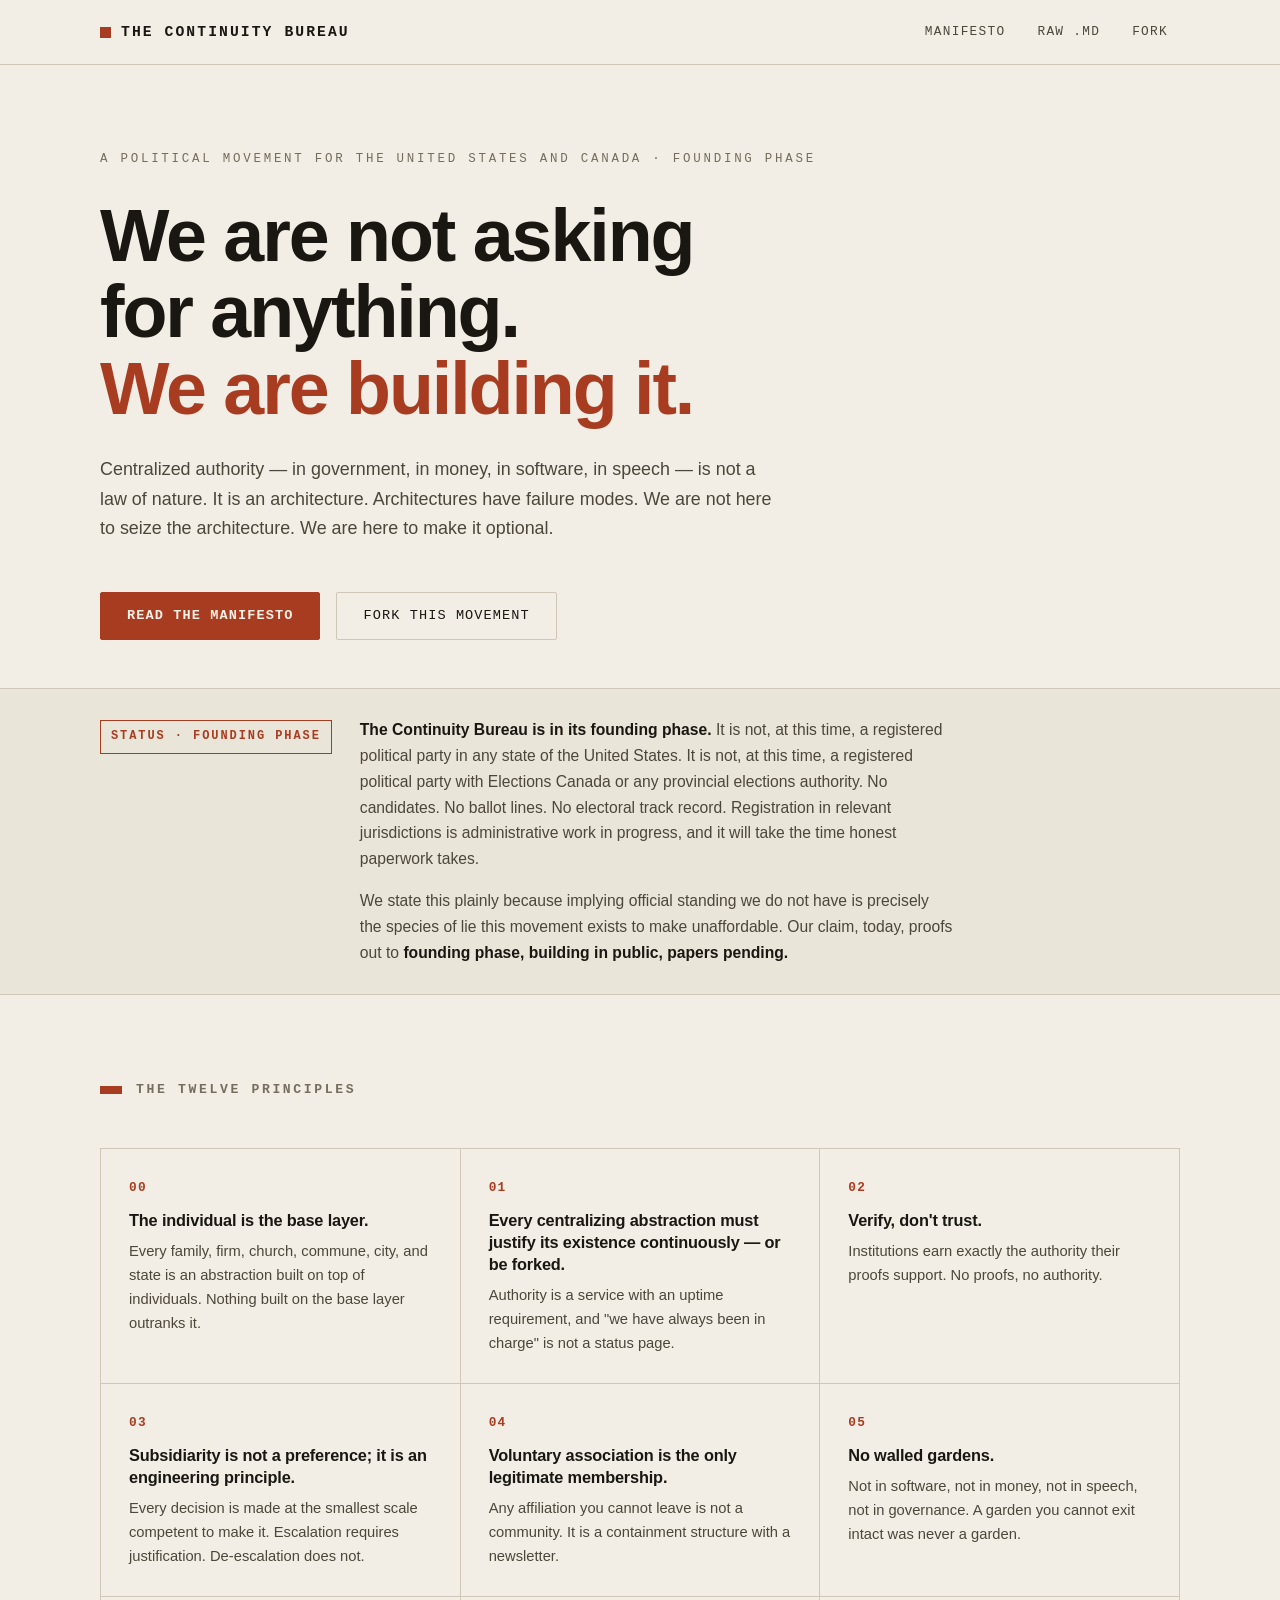
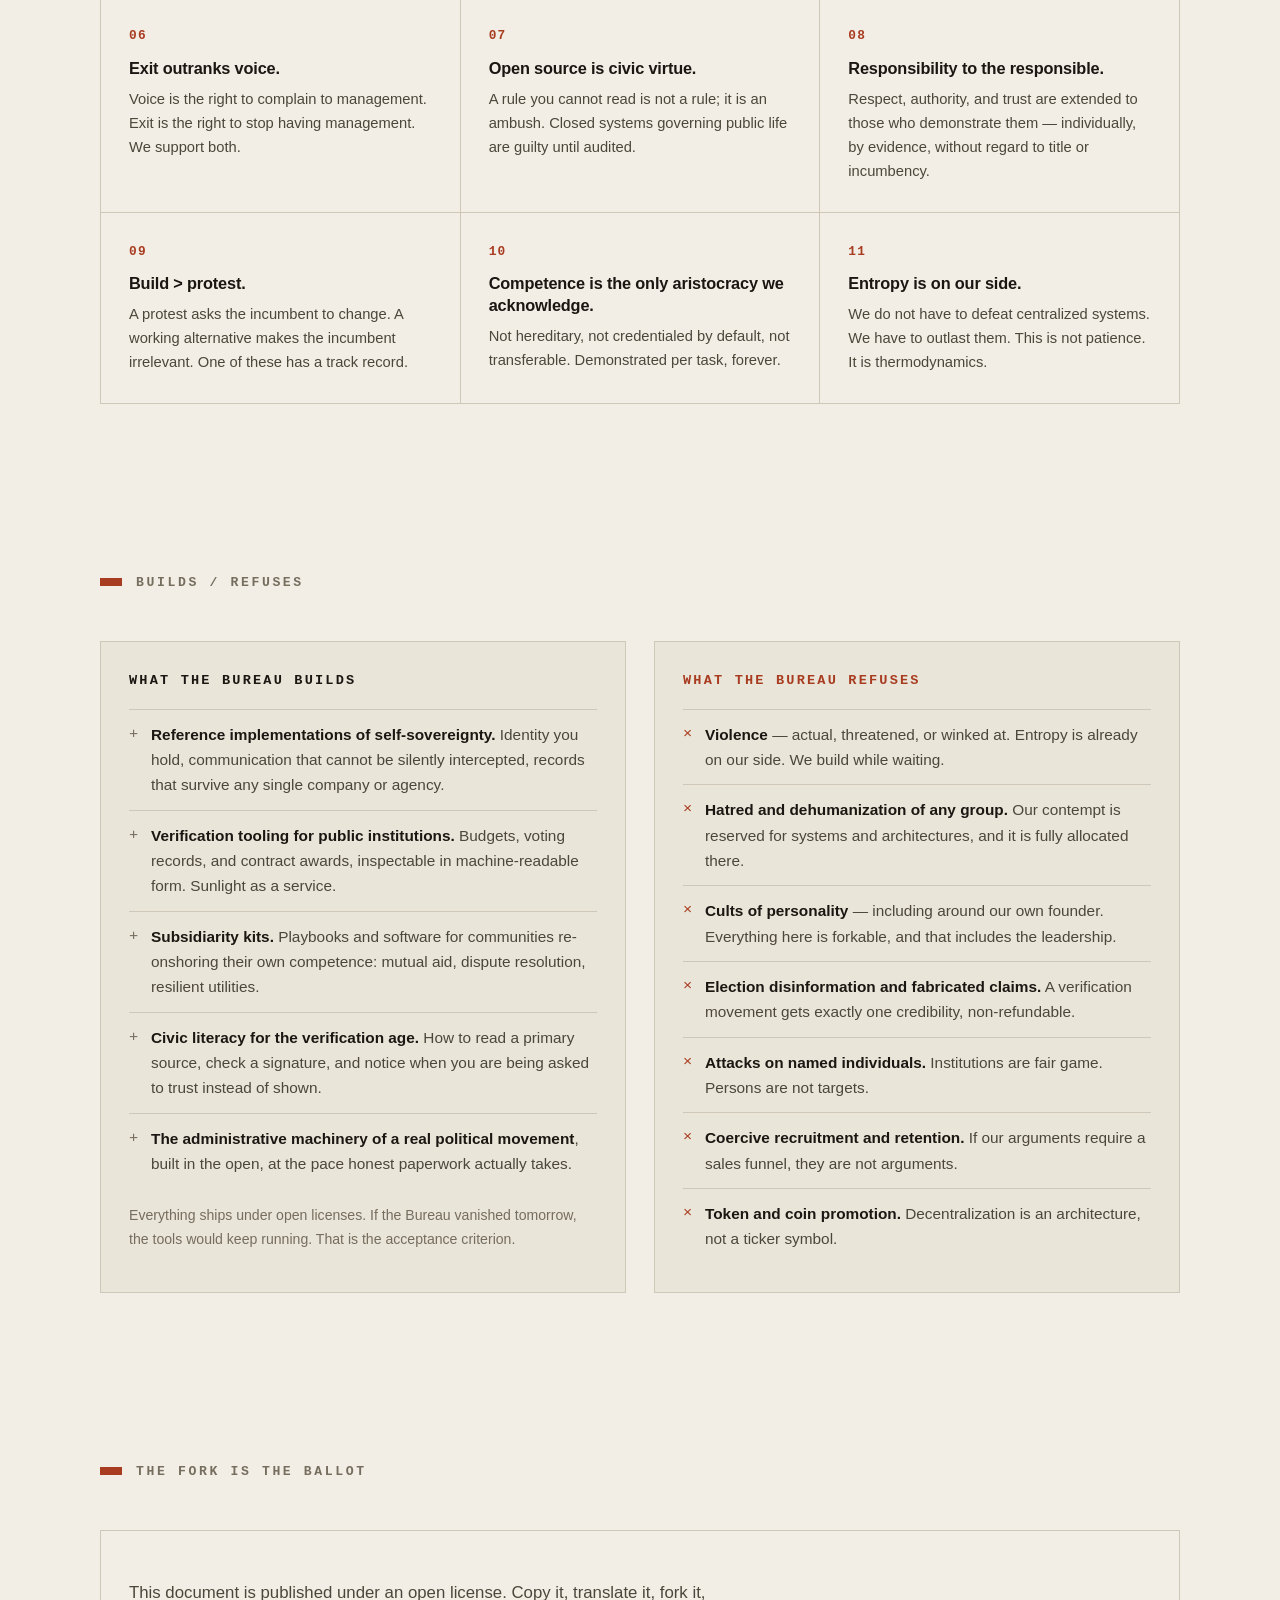
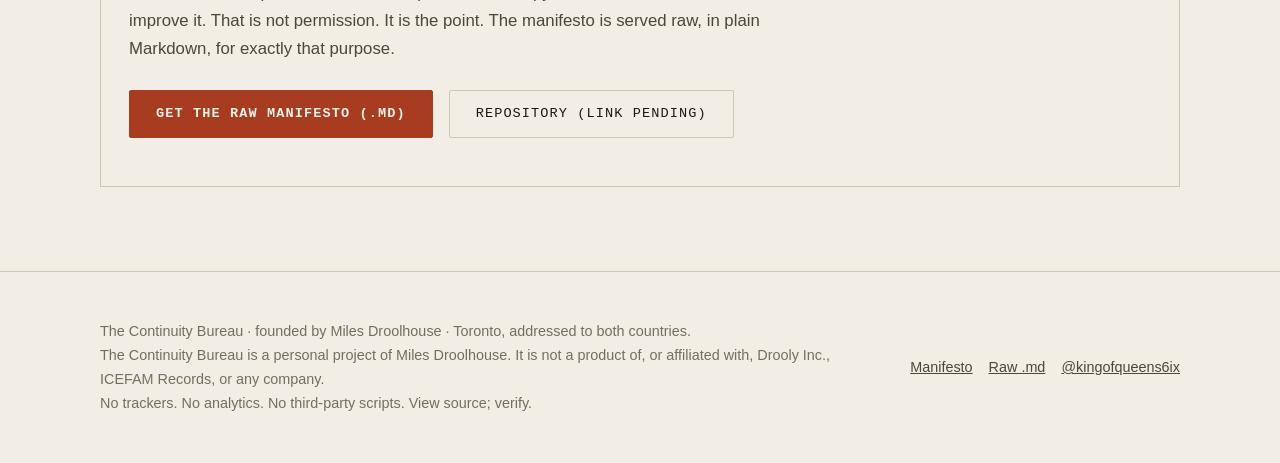
==== index.html @ 2d835bb0 "feat(site): Continuity Bureau landing + typeset manifesto Co-Authored-By: Claude Opus 4.8 <noreply@a" ====
<!DOCTYPE html>
<html lang="en">
<head>
<meta charset="utf-8">
<meta name="viewport" content="width=device-width, initial-scale=1">
<title>The Continuity Bureau — decentralized libertarianism, US &amp; Canada</title>
<meta name="description" content="The Continuity Bureau is a founding-phase political movement for the United States and Canada. Decentralization as architecture: verify, don't trust; subsidiarity; the fork is the ballot.">
<link rel="stylesheet" href="/style.css">
<script type="application/ld+json">
{
  "@context": "https://schema.org",
  "@type": "Organization",
  "name": "The Continuity Bureau",
  "description": "A founding-phase political movement for the United States and Canada advocating decentralization, subsidiarity, and verification over trust. Not currently a registered political party in any US state or with Elections Canada; registration is administrative work in progress.",
  "founder": {
    "@type": "Person",
    "name": "Miles Droolhouse"
  },
  "areaServed": ["US", "CA"],
  "url": "https://continuitybureau.com/"
}
</script>
</head>
<body>

<header class="site-header">
  <div class="shell">
    <a class="wordmark" href="/"><span class="seal" aria-hidden="true"></span>The Continuity Bureau</a>
    <nav class="site-nav" aria-label="Site">
      <a href="/manifesto">Manifesto</a>
      <a href="/MANIFESTO.md">Raw .md</a>
      <!-- TODO: replace with the public GitHub repo URL once the owner publishes the remote -->
      <a href="#fork">Fork</a>
    </nav>
  </div>
</header>

<main>
  <section class="hero">
    <div class="shell">
      <p class="kicker">A political movement for the United States and Canada · founding phase</p>
      <h1>We are not asking for anything.<br><em>We are building it.</em></h1>
      <p class="dek">Centralized authority — in government, in money, in software, in speech — is not a law of nature. It is an architecture. Architectures have failure modes. We are not here to seize the architecture. We are here to make it optional.</p>
      <div class="cta-row">
        <a class="btn btn-primary" href="/manifesto">Read the manifesto</a>
        <!-- TODO: replace with the public GitHub repo URL once the owner publishes the remote -->
        <a class="btn" href="#fork">Fork this movement</a>
      </div>
    </div>
  </section>

  <section class="status-band" aria-label="Status">
    <div class="shell">
      <span class="status-tag">Status · Founding&nbsp;Phase</span>
      <div>
        <p><strong>The Continuity Bureau is in its founding phase.</strong> It is not, at this time, a registered political party in any state of the United States. It is not, at this time, a registered political party with Elections Canada or any provincial elections authority. No candidates. No ballot lines. No electoral track record. Registration in relevant jurisdictions is administrative work in progress, and it will take the time honest paperwork takes.</p>
        <p>We state this plainly because implying official standing we do not have is precisely the species of lie this movement exists to make unaffordable. Our claim, today, proofs out to <strong>founding phase, building in public, papers pending.</strong></p>
      </div>
    </div>
  </section>

  <section class="section" id="principles">
    <div class="shell">
      <h2 class="section-title">The Twelve Principles</h2>
      <ol class="principles">
        <li>
          <h3>The individual is the base layer.</h3>
          <p>Every family, firm, church, commune, city, and state is an abstraction built on top of individuals. Nothing built on the base layer outranks it.</p>
        </li>
        <li>
          <h3>Every centralizing abstraction must justify its existence continuously — or be forked.</h3>
          <p>Authority is a service with an uptime requirement, and "we have always been in charge" is not a status page.</p>
        </li>
        <li>
          <h3>Verify, don't trust.</h3>
          <p>Institutions earn exactly the authority their proofs support. No proofs, no authority.</p>
        </li>
        <li>
          <h3>Subsidiarity is not a preference; it is an engineering principle.</h3>
          <p>Every decision is made at the smallest scale competent to make it. Escalation requires justification. De-escalation does not.</p>
        </li>
        <li>
          <h3>Voluntary association is the only legitimate membership.</h3>
          <p>Any affiliation you cannot leave is not a community. It is a containment structure with a newsletter.</p>
        </li>
        <li>
          <h3>No walled gardens.</h3>
          <p>Not in software, not in money, not in speech, not in governance. A garden you cannot exit intact was never a garden.</p>
        </li>
        <li>
          <h3>Exit outranks voice.</h3>
          <p>Voice is the right to complain to management. Exit is the right to stop having management. We support both.</p>
        </li>
        <li>
          <h3>Open source is civic virtue.</h3>
          <p>A rule you cannot read is not a rule; it is an ambush. Closed systems governing public life are guilty until audited.</p>
        </li>
        <li>
          <h3>Responsibility to the responsible.</h3>
          <p>Respect, authority, and trust are extended to those who demonstrate them — individually, by evidence, without regard to title or incumbency.</p>
        </li>
        <li>
          <h3>Build &gt; protest.</h3>
          <p>A protest asks the incumbent to change. A working alternative makes the incumbent irrelevant. One of these has a track record.</p>
        </li>
        <li>
          <h3>Competence is the only aristocracy we acknowledge.</h3>
          <p>Not hereditary, not credentialed by default, not transferable. Demonstrated per task, forever.</p>
        </li>
        <li>
          <h3>Entropy is on our side.</h3>
          <p>We do not have to defeat centralized systems. We have to outlast them. This is not patience. It is thermodynamics.</p>
        </li>
      </ol>
    </div>
  </section>

  <section class="section" id="builds-refuses">
    <div class="shell">
      <h2 class="section-title">Builds / Refuses</h2>
      <div class="panels">
        <div class="panel builds">
          <h3>What the Bureau builds</h3>
          <ul>
            <li><strong>Reference implementations of self-sovereignty.</strong> Identity you hold, communication that cannot be silently intercepted, records that survive any single company or agency.</li>
            <li><strong>Verification tooling for public institutions.</strong> Budgets, voting records, and contract awards, inspectable in machine-readable form. Sunlight as a service.</li>
            <li><strong>Subsidiarity kits.</strong> Playbooks and software for communities re-onshoring their own competence: mutual aid, dispute resolution, resilient utilities.</li>
            <li><strong>Civic literacy for the verification age.</strong> How to read a primary source, check a signature, and notice when you are being asked to trust instead of shown.</li>
            <li><strong>The administrative machinery of a real political movement</strong>, built in the open, at the pace honest paperwork actually takes.</li>
          </ul>
          <p class="panel-note">Everything ships under open licenses. If the Bureau vanished tomorrow, the tools would keep running. That is the acceptance criterion.</p>
        </div>
        <div class="panel refuses">
          <h3>What the Bureau refuses</h3>
          <ul>
            <li><strong>Violence</strong> — actual, threatened, or winked at. Entropy is already on our side. We build while waiting.</li>
            <li><strong>Hatred and dehumanization of any group.</strong> Our contempt is reserved for systems and architectures, and it is fully allocated there.</li>
            <li><strong>Cults of personality</strong> — including around our own founder. Everything here is forkable, and that includes the leadership.</li>
            <li><strong>Election disinformation and fabricated claims.</strong> A verification movement gets exactly one credibility, non-refundable.</li>
            <li><strong>Attacks on named individuals.</strong> Institutions are fair game. Persons are not targets.</li>
            <li><strong>Coercive recruitment and retention.</strong> If our arguments require a sales funnel, they are not arguments.</li>
            <li><strong>Token and coin promotion.</strong> Decentralization is an architecture, not a ticker symbol.</li>
          </ul>
        </div>
      </div>
    </div>
  </section>

  <section class="section" id="fork">
    <div class="shell">
      <h2 class="section-title">The Fork Is the Ballot</h2>
      <div class="fork-callout">
        <p>This document is published under an open license. Copy it, translate it, fork it, improve it. That is not permission. It is the point. The manifesto is served raw, in plain Markdown, for exactly that purpose.</p>
        <div class="cta-row">
          <a class="btn btn-primary" href="/MANIFESTO.md">Get the raw manifesto (.md)</a>
          <!-- TODO: replace with the public GitHub repo URL once the owner publishes the remote -->
          <a class="btn" href="#fork">Repository (link pending)</a>
        </div>
      </div>
    </div>
  </section>
</main>

<footer class="site-footer">
  <div class="shell">
    <div>
      <p>The Continuity Bureau · founded by Miles Droolhouse · Toronto, addressed to both countries.</p>
      <p>The Continuity Bureau is a personal project of Miles Droolhouse. It is not a product of, or affiliated with, Drooly Inc., ICEFAM Records, or any company.</p>
      <p>No trackers. No analytics. No third-party scripts. View source; verify.</p>
    </div>
    <nav class="footer-links" aria-label="Footer">
      <a href="/manifesto">Manifesto</a>
      <a href="/MANIFESTO.md">Raw .md</a>
      <a href="https://x.com/kingofqueens6ix" rel="me noopener">@kingofqueens6ix</a>
    </nav>
  </div>
</footer>

</body>
</html>
---- style.css ----
/**
 * THE CONTINUITY BUREAU — site stylesheet
 * ------------------------------------------------------------------
 * Register: Swiss-grid civic document meets terminal. Carved, not typed.
 * Palette: near-black, bone/paper, ONE accent — oxide red.
 * No gradients-for-gradients'-sake. No neon. No crypto aesthetics.
 *
 * Contract notes inherited from hard-won bugs across drooly repos:
 *  - never a bare `1fr` in grid-template-columns (that is
 *    minmax(auto,1fr) and blows out narrow viewports) — always
 *    minmax(0, 1fr).
 *  - coarse-pointer rules are or-shaped, never (pointer: coarse) alone.
 *  - every tappable clears 44px on BOTH axes.
 *  - system font stack only; zero external calls of any kind.
 */

:root {
  /* --- foundation ------------------------------------------------ */
  --cb-black: #0e0d0b;
  --cb-black-2: #151310;
  --cb-black-3: #1d1a16;
  --cb-bone: #e9e3d6;
  --cb-bone-dim: #b8b0a0;
  --cb-bone-mute: #857d6e;
  --cb-line: #2c2822;

  /* the one accent: oxide red — a stamp, not a glow */
  --cb-oxide: #c34a2b;
  --cb-oxide-ink: #e05a35;

  /* --- rhythm (drooly scale, restrained) ------------------------- */
  --cb-shell: min(calc(100% - 40px), 1080px);
  --cb-measure: 68ch;
  --cb-round: 2px;               /* the Bureau does not do soft corners */
  --cb-sp-1: 8px;
  --cb-sp-2: 16px;
  --cb-sp-3: 28px;
  --cb-sp-4: 48px;
  --cb-sp-5: 84px;

  --cb-sans: -apple-system, BlinkMacSystemFont, "Segoe UI", Roboto,
    "Helvetica Neue", Arial, sans-serif;
  --cb-mono: ui-monospace, "SF Mono", SFMono-Regular, Menlo, Consolas,
    "Liberation Mono", monospace;

  color-scheme: dark light;
}

@media (prefers-color-scheme: light) {
  :root {
    --cb-black: #f2eee5;
    --cb-black-2: #eae5d9;
    --cb-black-3: #e0dacb;
    --cb-bone: #1a1712;
    --cb-bone-dim: #4c463b;
    --cb-bone-mute: #756d5d;
    --cb-line: #cfc8b8;
    --cb-oxide: #a83c20;
    --cb-oxide-ink: #a83c20;
  }
}

* { box-sizing: border-box; }

html { scroll-behavior: smooth; }
@media (prefers-reduced-motion: reduce) {
  html { scroll-behavior: auto; }
}

body {
  margin: 0;
  background: var(--cb-black);
  color: var(--cb-bone);
  font-family: var(--cb-sans);
  font-size: 17px;
  line-height: 1.65;
  -webkit-font-smoothing: antialiased;
  text-rendering: optimizeLegibility;
}

.shell {
  width: var(--cb-shell);
  margin-inline: auto;
}

a { color: inherit; }
a:focus-visible {
  outline: 2px solid var(--cb-oxide);
  outline-offset: 3px;
}

::selection { background: var(--cb-oxide); color: #f6f1e6; }

/* ─── header ───────────────────────────────────────────────────── */
.site-header {
  border-bottom: 1px solid var(--cb-line);
}
.site-header .shell {
  display: flex;
  align-items: center;
  justify-content: space-between;
  gap: var(--cb-sp-2);
  min-height: 64px;
  flex-wrap: wrap;
  padding-block: 6px;
}
.wordmark {
  font-family: var(--cb-mono);
  font-size: 0.92rem;
  font-weight: 700;
  letter-spacing: 0.14em;
  text-transform: uppercase;
  text-decoration: none;
  display: inline-flex;
  align-items: center;
  min-height: 44px;
  min-width: 44px;
  gap: 10px;
}
.wordmark .seal {
  display: inline-block;
  width: 11px;
  height: 11px;
  background: var(--cb-oxide);
  flex: none;
}
.site-nav {
  display: flex;
  align-items: center;
  gap: var(--cb-sp-1);
  flex-wrap: wrap;
}
.site-nav a {
  font-family: var(--cb-mono);
  font-size: 0.8rem;
  letter-spacing: 0.1em;
  text-transform: uppercase;
  text-decoration: none;
  color: var(--cb-bone-dim);
  display: inline-flex;
  align-items: center;
  justify-content: center;
  min-height: 44px;
  min-width: 44px;
  padding-inline: 12px;
}
.site-nav a:hover,
.site-nav a[aria-current="page"] { color: var(--cb-oxide-ink); }

/* ─── hero ─────────────────────────────────────────────────────── */
.hero { padding-block: var(--cb-sp-5) var(--cb-sp-4); }
.kicker {
  font-family: var(--cb-mono);
  font-size: 0.78rem;
  letter-spacing: 0.22em;
  text-transform: uppercase;
  color: var(--cb-bone-mute);
  margin: 0 0 var(--cb-sp-3);
}
.hero h1 {
  font-size: clamp(2.3rem, 7.2vw, 4.6rem);
  font-weight: 750;
  letter-spacing: -0.028em;
  line-height: 1.04;
  margin: 0 0 var(--cb-sp-3);
  max-width: 20ch;
  text-wrap: balance;
}
.hero h1 em {
  font-style: normal;
  color: var(--cb-oxide-ink);
}
.hero .dek {
  max-width: var(--cb-measure);
  color: var(--cb-bone-dim);
  font-size: 1.12rem;
  margin: 0 0 var(--cb-sp-4);
}
.cta-row {
  display: flex;
  gap: var(--cb-sp-2);
  flex-wrap: wrap;
}
.btn {
  font-family: var(--cb-mono);
  font-size: 0.85rem;
  letter-spacing: 0.08em;
  text-transform: uppercase;
  text-decoration: none;
  display: inline-flex;
  align-items: center;
  justify-content: center;
  min-height: 48px;
  min-width: 44px;
  padding: 0 26px;
  border: 1px solid var(--cb-line);
  border-radius: var(--cb-round);
  color: var(--cb-bone);
}
.btn-primary {
  background: var(--cb-oxide);
  border-color: var(--cb-oxide);
  color: #f6f1e6;
  font-weight: 700;
}
.btn-primary:hover { background: var(--cb-oxide-ink); border-color: var(--cb-oxide-ink); }
.btn:hover { border-color: var(--cb-bone-mute); }

/* ─── status band ──────────────────────────────────────────────── */
.status-band {
  border-block: 1px solid var(--cb-line);
  background: var(--cb-black-2);
  padding-block: var(--cb-sp-3);
}
.status-band .shell {
  display: grid;
  grid-template-columns: auto minmax(0, 1fr);
  gap: var(--cb-sp-2) var(--cb-sp-3);
  align-items: start;
}
.status-tag {
  font-family: var(--cb-mono);
  font-size: 0.75rem;
  font-weight: 700;
  letter-spacing: 0.16em;
  text-transform: uppercase;
  color: var(--cb-oxide-ink);
  border: 1px solid var(--cb-oxide);
  padding: 6px 10px;
  margin-top: 3px;
  white-space: nowrap;
}
.status-band p {
  margin: 0;
  max-width: var(--cb-measure);
  color: var(--cb-bone-dim);
  font-size: 0.98rem;
}
.status-band p + p { margin-top: var(--cb-sp-2); }
.status-band strong { color: var(--cb-bone); }

/* ─── sections ─────────────────────────────────────────────────── */
.section { padding-block: var(--cb-sp-5); }
.section > .shell > h2,
.section-title {
  font-family: var(--cb-mono);
  font-size: 0.82rem;
  font-weight: 700;
  letter-spacing: 0.2em;
  text-transform: uppercase;
  color: var(--cb-bone-mute);
  margin: 0 0 var(--cb-sp-4);
  display: flex;
  align-items: baseline;
  gap: 14px;
}
.section-title::before {
  content: "";
  width: 22px;
  height: 8px;
  background: var(--cb-oxide);
  flex: none;
  align-self: center;
}

/* principles grid */
.principles {
  display: grid;
  grid-template-columns: repeat(3, minmax(0, 1fr));
  gap: 1px;
  background: var(--cb-line);
  border: 1px solid var(--cb-line);
  list-style: none;
  margin: 0;
  padding: 0;
  counter-reset: principle -1; /* first item is 01 */
}
.principles li {
  counter-increment: principle;
  background: var(--cb-black);
  padding: var(--cb-sp-3);
}
.principles li::before {
  content: counter(principle, decimal-leading-zero);
  display: block;
  font-family: var(--cb-mono);
  font-size: 0.8rem;
  font-weight: 700;
  letter-spacing: 0.1em;
  color: var(--cb-oxide-ink);
  margin-bottom: 10px;
}
.principles h3 {
  font-size: 1.02rem;
  font-weight: 700;
  letter-spacing: -0.01em;
  line-height: 1.35;
  margin: 0 0 8px;
}
.principles p {
  margin: 0;
  font-size: 0.92rem;
  color: var(--cb-bone-dim);
}

/* builds / refuses panels */
.panels {
  display: grid;
  grid-template-columns: repeat(2, minmax(0, 1fr));
  gap: var(--cb-sp-3);
}
.panel {
  border: 1px solid var(--cb-line);
  padding: var(--cb-sp-3);
  background: var(--cb-black-2);
}
.panel h3 {
  font-family: var(--cb-mono);
  font-size: 0.85rem;
  font-weight: 700;
  letter-spacing: 0.16em;
  text-transform: uppercase;
  margin: 0 0 var(--cb-sp-2);
}
.panel.builds h3 { color: var(--cb-bone); }
.panel.refuses h3 { color: var(--cb-oxide-ink); }
.panel ul {
  margin: 0;
  padding: 0;
  list-style: none;
}
.panel li {
  padding: 12px 0 12px 22px;
  position: relative;
  font-size: 0.96rem;
  color: var(--cb-bone-dim);
  border-top: 1px solid var(--cb-line);
}
.panel li strong { color: var(--cb-bone); font-weight: 650; }
.panel.builds li::before {
  content: "+";
  position: absolute;
  left: 0;
  font-family: var(--cb-mono);
  color: var(--cb-bone-mute);
}
.panel.refuses li::before {
  content: "\00d7";
  position: absolute;
  left: 0;
  font-family: var(--cb-mono);
  color: var(--cb-oxide-ink);
}
.panel .panel-note {
  margin: var(--cb-sp-2) 0 0;
  font-size: 0.88rem;
  color: var(--cb-bone-mute);
}

/* fork section */
.fork-callout {
  border: 1px solid var(--cb-line);
  padding: var(--cb-sp-4) var(--cb-sp-3);
  text-align: left;
}
.fork-callout p {
  max-width: var(--cb-measure);
  color: var(--cb-bone-dim);
  margin: 0 0 var(--cb-sp-3);
  font-size: 1.05rem;
}

/* ─── footer ───────────────────────────────────────────────────── */
.site-footer {
  border-top: 1px solid var(--cb-line);
  padding-block: var(--cb-sp-4);
  font-size: 0.9rem;
  color: var(--cb-bone-mute);
}
.site-footer .shell {
  display: grid;
  grid-template-columns: minmax(0, 1fr) auto;
  gap: var(--cb-sp-2) var(--cb-sp-3);
  align-items: center;
}
.site-footer p { margin: 0; }
.site-footer a {
  color: var(--cb-bone-dim);
  display: inline-flex;
  align-items: center;
  min-height: 44px;
  min-width: 44px;
}
.site-footer a:hover { color: var(--cb-oxide-ink); }
.footer-links {
  display: flex;
  gap: var(--cb-sp-2);
  flex-wrap: wrap;
}

/* ─── manifesto page ───────────────────────────────────────────── */
.doc-layout {
  display: grid;
  grid-template-columns: 220px minmax(0, 1fr);
  gap: var(--cb-sp-4);
  padding-block: var(--cb-sp-4) var(--cb-sp-5);
  align-items: start;
}
.doc-toc {
  position: sticky;
  top: var(--cb-sp-3);
}
.doc-toc h2 {
  font-family: var(--cb-mono);
  font-size: 0.72rem;
  letter-spacing: 0.2em;
  text-transform: uppercase;
  color: var(--cb-bone-mute);
  margin: 0 0 var(--cb-sp-2);
}
.doc-toc ol {
  list-style: none;
  margin: 0;
  padding: 0;
}
.doc-toc a {
  font-family: var(--cb-mono);
  font-size: 0.78rem;
  color: var(--cb-bone-dim);
  text-decoration: none;
  display: flex;
  align-items: center;
  min-height: 44px;
  padding-inline: 4px;
  border-left: 2px solid transparent;
}
.doc-toc a:hover {
  color: var(--cb-oxide-ink);
  border-left-color: var(--cb-oxide);
}

.doc {
  max-width: var(--cb-measure);
}
.doc h1 {
  font-size: clamp(1.9rem, 5vw, 2.9rem);
  font-weight: 750;
  letter-spacing: -0.025em;
  line-height: 1.1;
  margin: 0 0 var(--cb-sp-1);
  text-wrap: balance;
}
.doc .doc-sub {
  font-family: var(--cb-mono);
  font-size: 0.9rem;
  letter-spacing: 0.12em;
  text-transform: uppercase;
  color: var(--cb-oxide-ink);
  margin: 0 0 var(--cb-sp-3);
}
.doc blockquote {
  border-left: 3px solid var(--cb-oxide);
  margin: var(--cb-sp-3) 0;
  padding: 4px 0 4px var(--cb-sp-2);
  color: var(--cb-bone-dim);
  font-style: italic;
}
.doc blockquote p { margin: 0; }
.doc h2 {
  font-size: 1.45rem;
  font-weight: 700;
  letter-spacing: -0.015em;
  line-height: 1.25;
  margin: var(--cb-sp-5) 0 var(--cb-sp-2);
  scroll-margin-top: var(--cb-sp-3);
}
.doc h2 .sec-no {
  font-family: var(--cb-mono);
  font-size: 0.85rem;
  font-weight: 700;
  color: var(--cb-oxide-ink);
  display: block;
  letter-spacing: 0.12em;
  margin-bottom: 6px;
}
.doc p { margin: 0 0 var(--cb-sp-2); }
.doc p strong { font-weight: 700; }
.doc hr {
  border: 0;
  border-top: 1px solid var(--cb-line);
  margin: var(--cb-sp-4) 0;
}
.doc ol.numbered {
  margin: 0 0 var(--cb-sp-2);
  padding-left: 1.4em;
}
.doc ol.numbered li { margin-bottom: var(--cb-sp-2); }
.doc .colophon {
  color: var(--cb-bone-mute);
  font-style: italic;
}
.doc .raw-link {
  font-family: var(--cb-mono);
  font-size: 0.82rem;
}
/* in-article links are tappables too: 44px floor BOTH axes */
.doc .raw-link a {
  display: inline-flex;
  align-items: center;
  min-height: 44px;
  min-width: 44px;
}

/* ─── responsive ───────────────────────────────────────────────── */
@media (max-width: 900px) {
  .principles { grid-template-columns: repeat(2, minmax(0, 1fr)); }
  .doc-layout { grid-template-columns: minmax(0, 1fr); }
  .doc-toc { position: static; }
  .doc-toc ol {
    display: flex;
    flex-wrap: wrap;
    gap: 2px 10px;
  }
}

@media (max-width: 620px) {
  body { font-size: 16px; }
  .principles { grid-template-columns: minmax(0, 1fr); }
  .panels { grid-template-columns: minmax(0, 1fr); }
  .status-band .shell { grid-template-columns: minmax(0, 1fr); }
  .site-footer .shell { grid-template-columns: minmax(0, 1fr); }
  .cta-row .btn { flex: 1 1 auto; }
  .section { padding-block: var(--cb-sp-4); }
}

/* touch floors — or-shaped gate, never (pointer: coarse) alone */
@media (pointer: coarse), (max-width: 620px), (hover: none) {
  .site-nav a, .btn, .doc-toc a, .site-footer a, .wordmark {
    min-height: 48px;
    min-width: 44px;
  }
}

/* ─── print (manifesto is a document; it should print like one) ── */
@media print {
  :root {
    --cb-black: #ffffff;
    --cb-black-2: #ffffff;
    --cb-bone: #000000;
    --cb-bone-dim: #222222;
    --cb-bone-mute: #444444;
    --cb-line: #bbbbbb;
    --cb-oxide: #000000;
    --cb-oxide-ink: #000000;
  }
  body { font-size: 11pt; }
  .site-header, .site-footer, .doc-toc { display: none; }
  .doc-layout { grid-template-columns: minmax(0, 1fr); padding-block: 0; }
  .doc { max-width: none; }
  .doc h2 { break-after: avoid; }
  .doc p, .doc blockquote { orphans: 3; widows: 3; }
  a { text-decoration: none; }
}
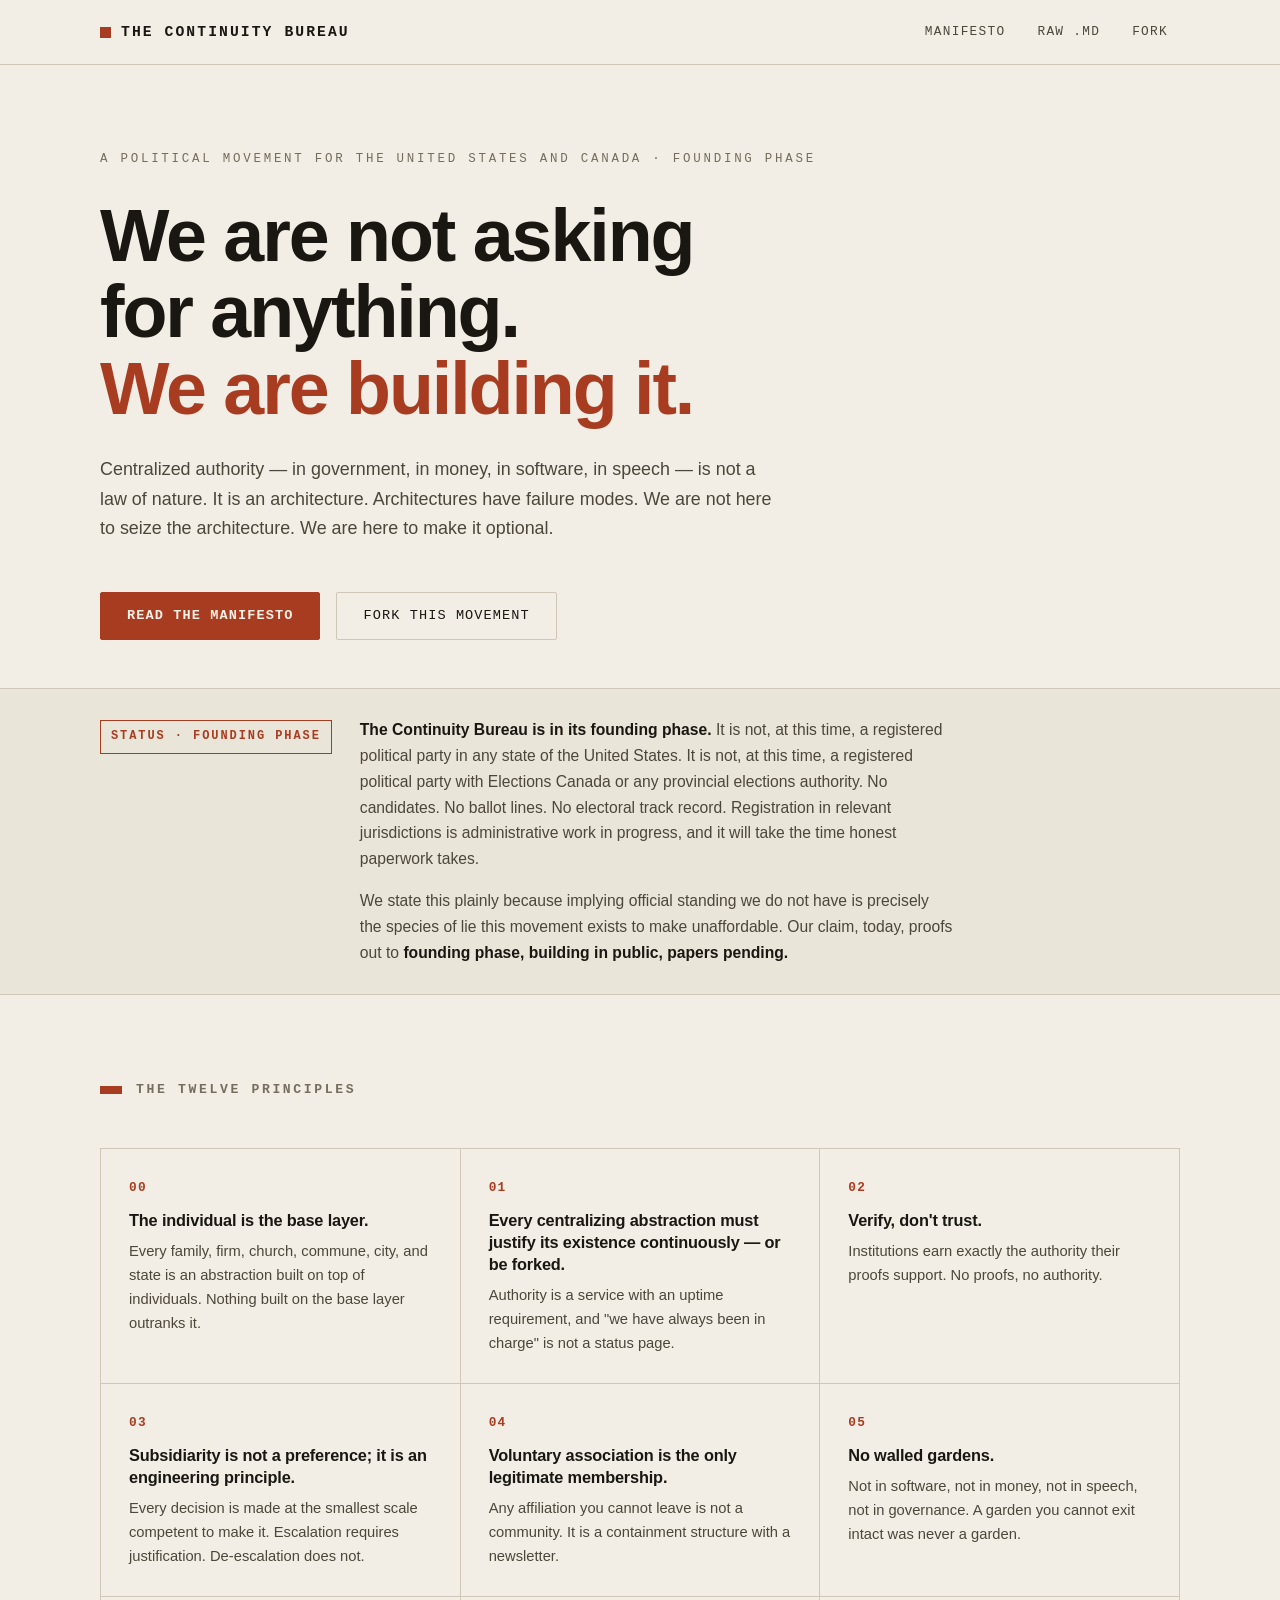
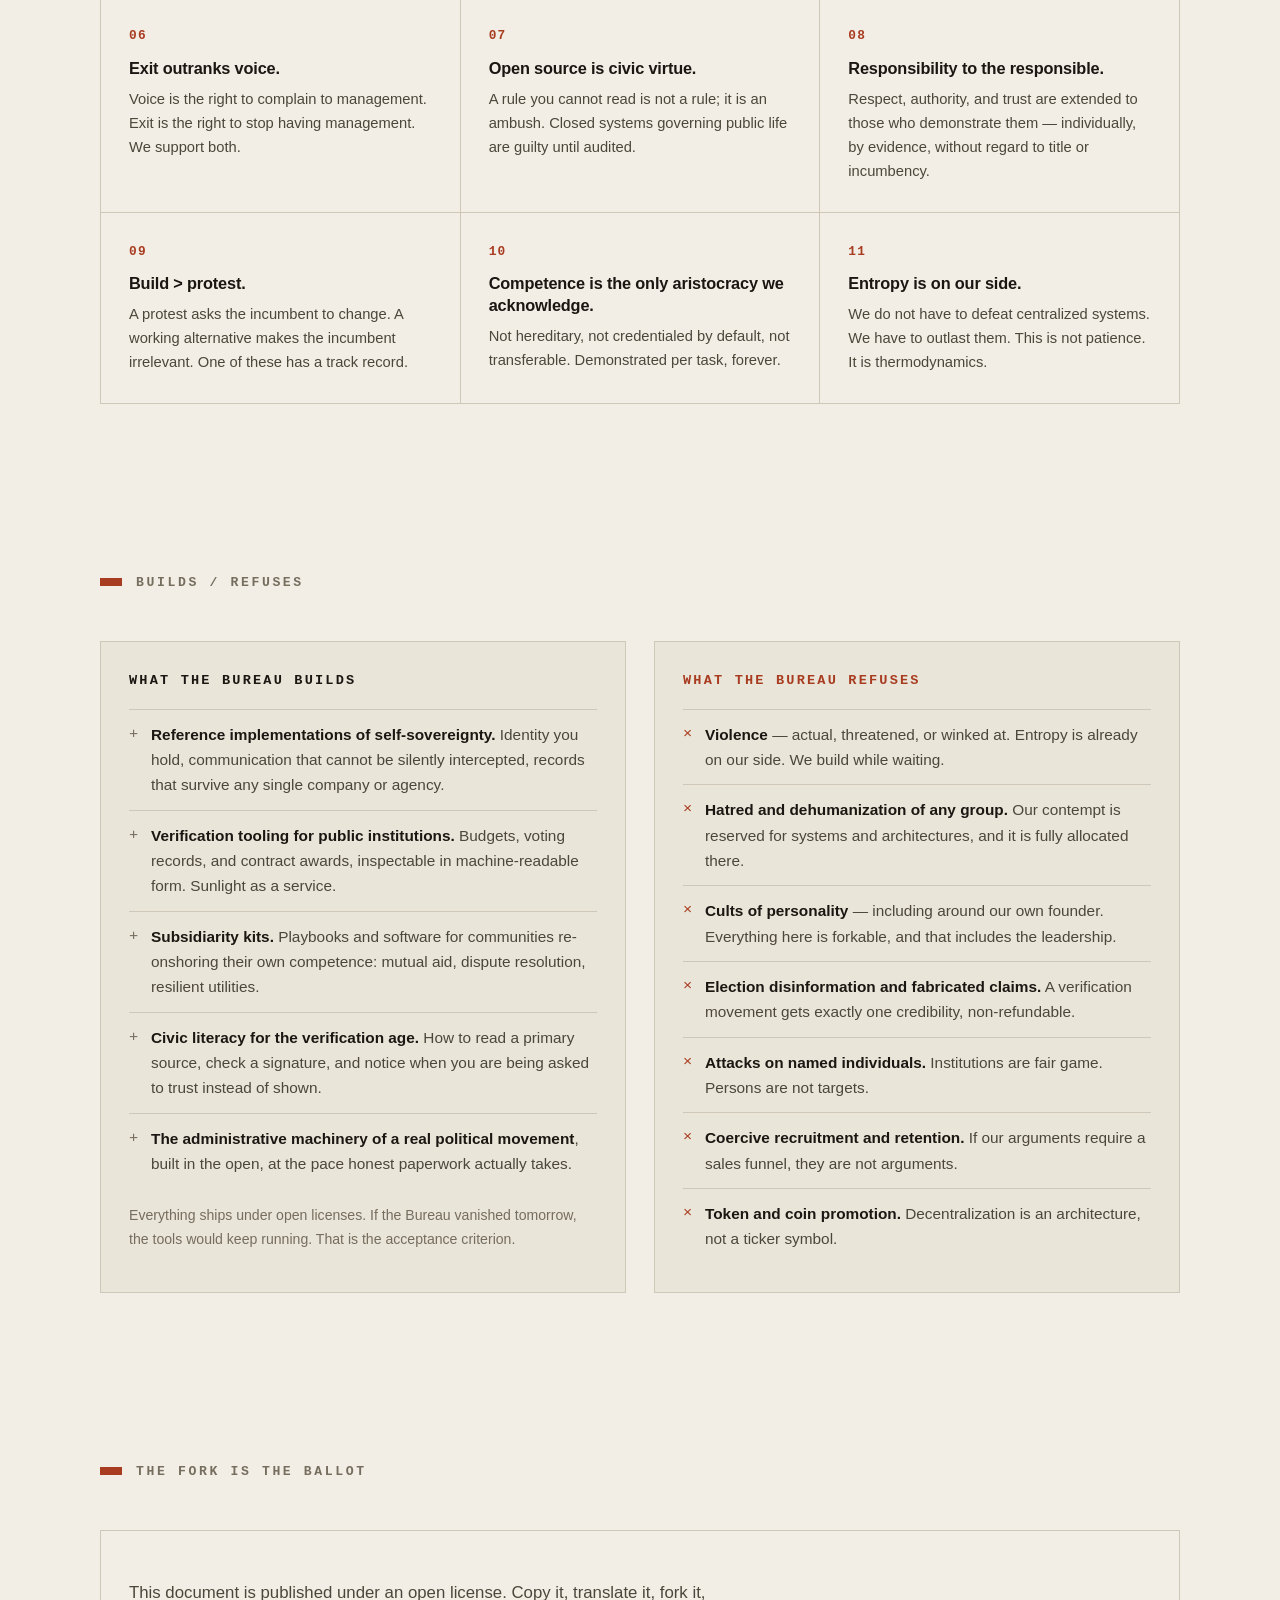
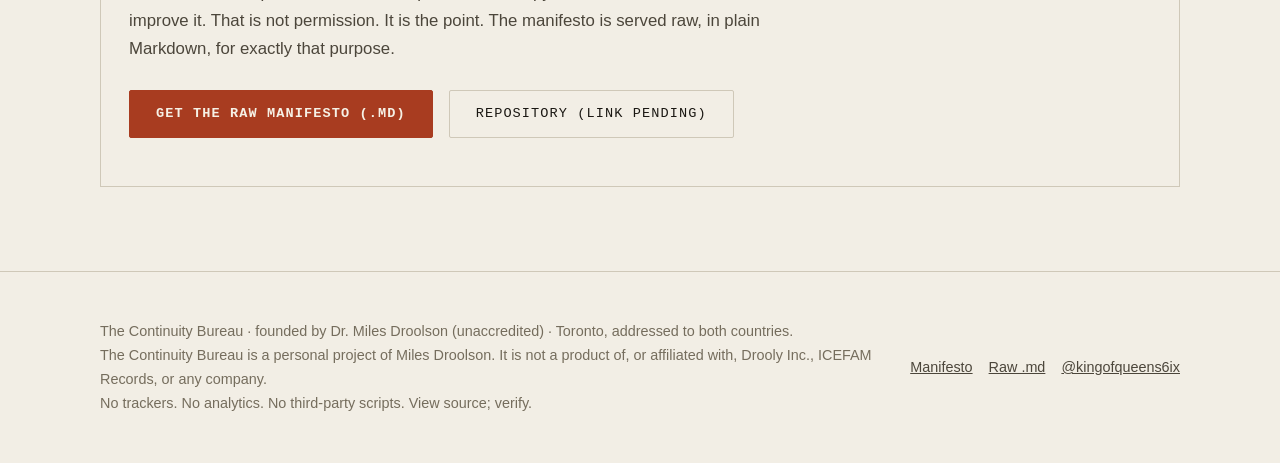
==== commit 9232908f: "byline: Dr. Miles Droolson (unaccredited) — owner's deliberate choice; plain name on disclaimers/sch" ====
--- a/index.html
+++ b/index.html
@@ -14,7 +14,7 @@
   "description": "A founding-phase political movement for the United States and Canada advocating decentralization, subsidiarity, and verification over trust. Not currently a registered political party in any US state or with Elections Canada; registration is administrative work in progress.",
   "founder": {
     "@type": "Person",
-    "name": "Miles Droolhouse"
+    "name": "Miles Droolson"
   },
   "areaServed": ["US", "CA"],
   "url": "https://continuitybureau.com/"
@@ -164,8 +164,8 @@
 <footer class="site-footer">
   <div class="shell">
     <div>
-      <p>The Continuity Bureau · founded by Miles Droolhouse · Toronto, addressed to both countries.</p>
-      <p>The Continuity Bureau is a personal project of Miles Droolhouse. It is not a product of, or affiliated with, Drooly Inc., ICEFAM Records, or any company.</p>
+      <p>The Continuity Bureau · founded by Dr. Miles Droolson (unaccredited) · Toronto, addressed to both countries.</p>
+      <p>The Continuity Bureau is a personal project of Miles Droolson. It is not a product of, or affiliated with, Drooly Inc., ICEFAM Records, or any company.</p>
       <p>No trackers. No analytics. No third-party scripts. View source; verify.</p>
     </div>
     <nav class="footer-links" aria-label="Footer">
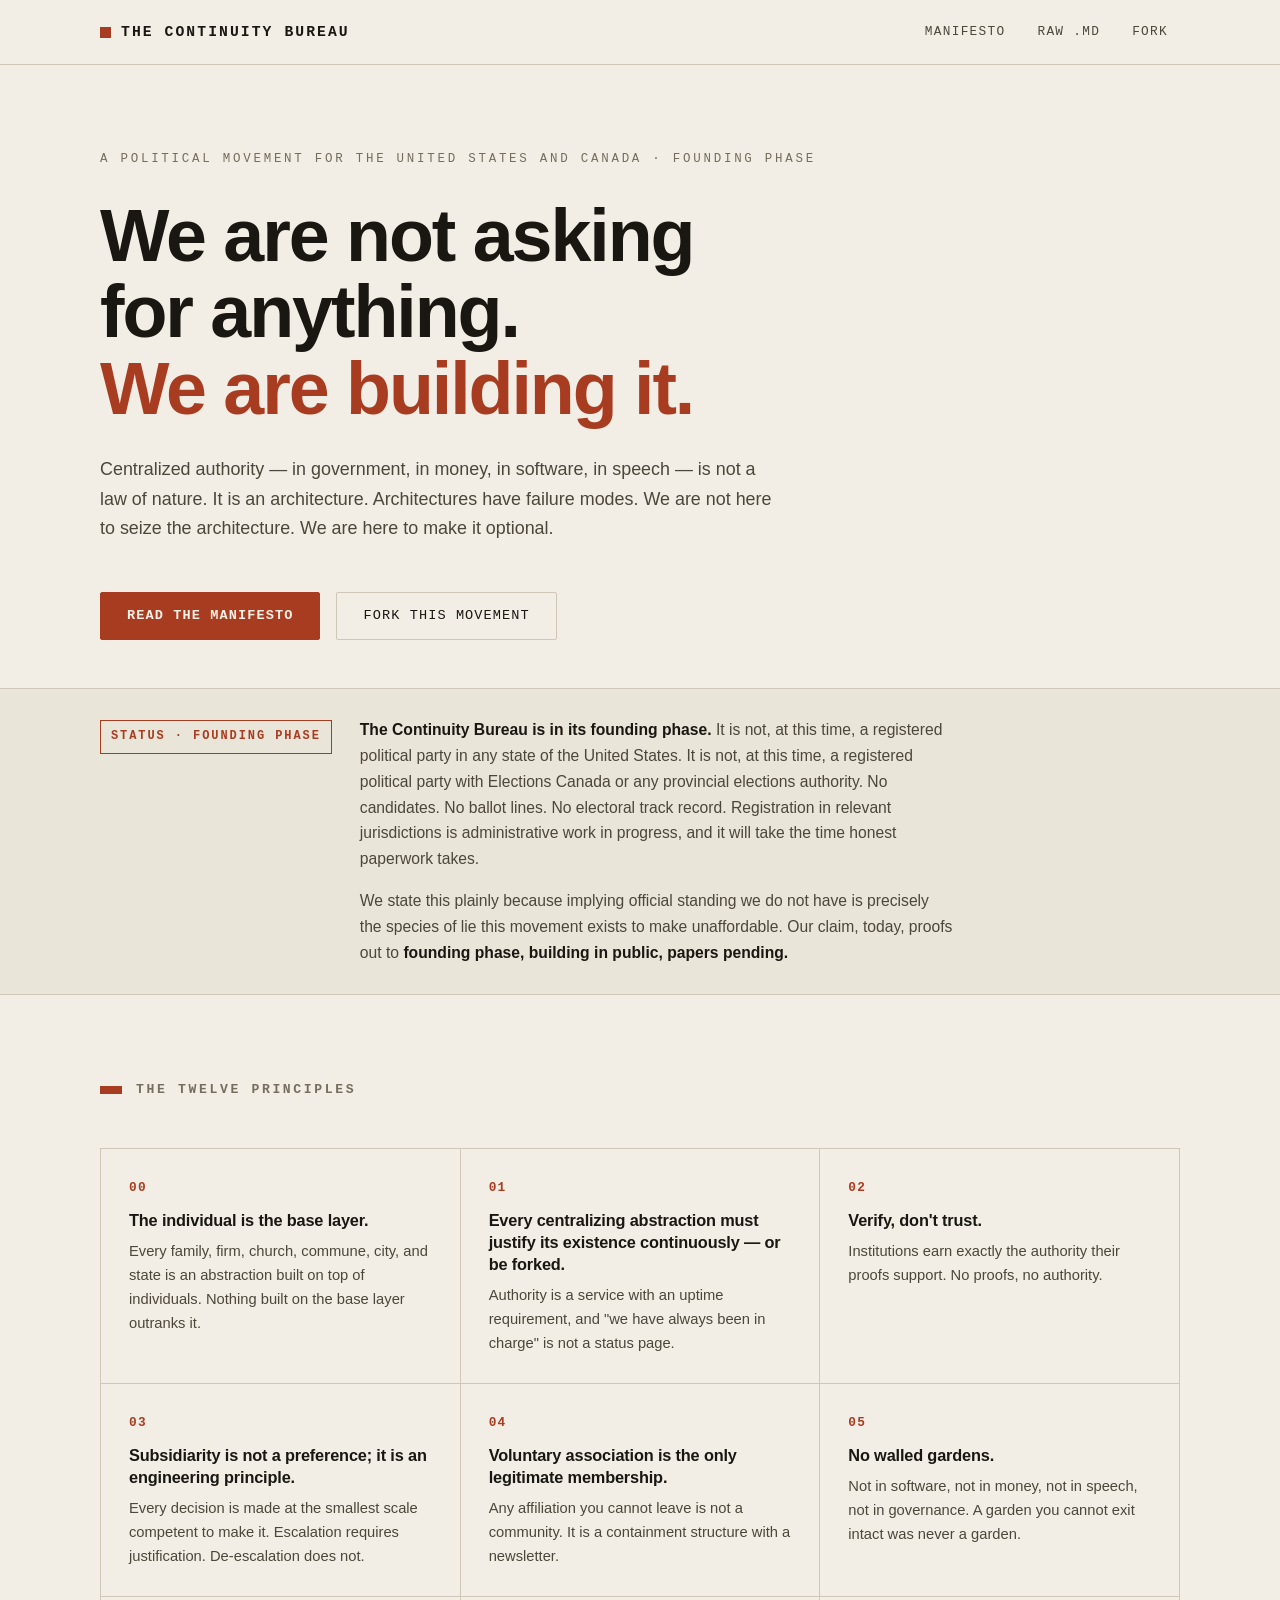
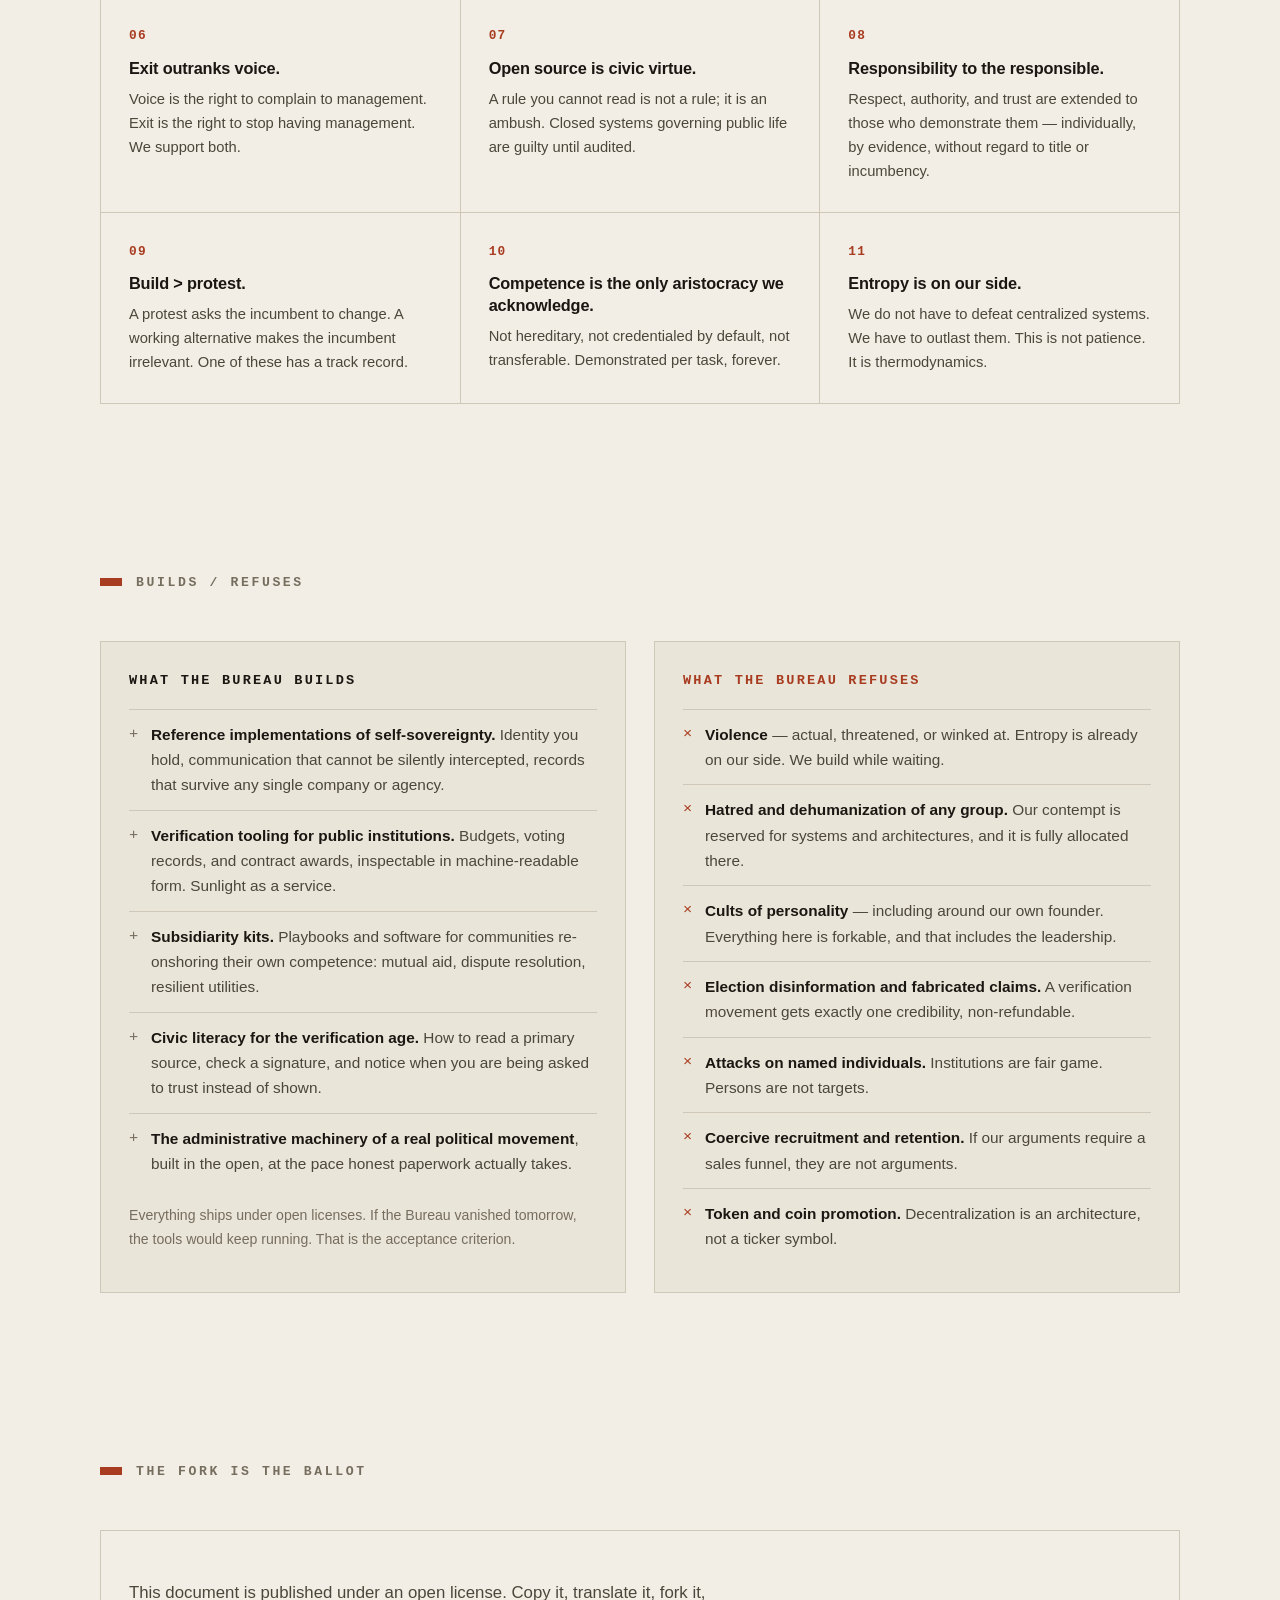
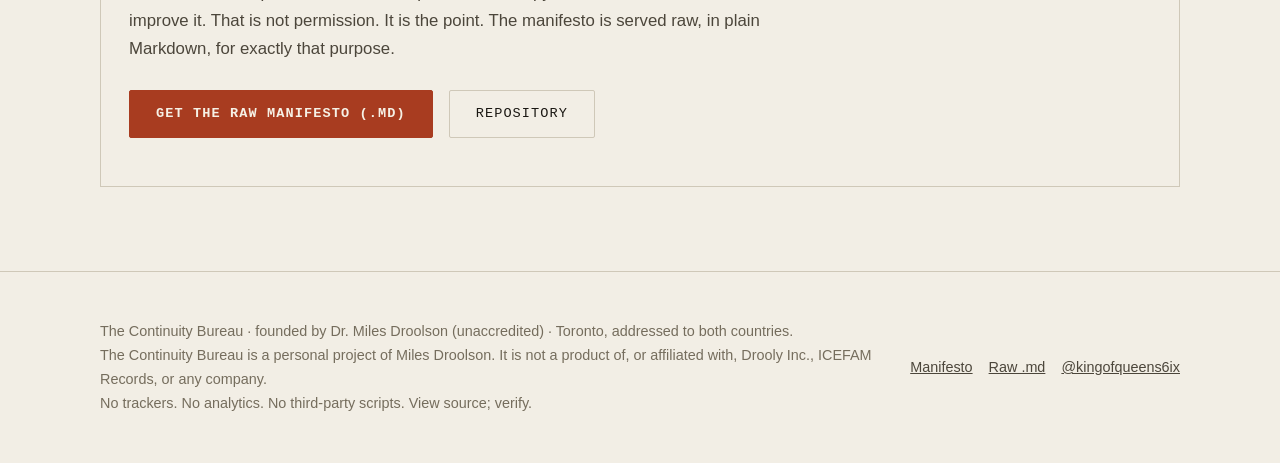
==== commit 7c05c4d7: "label: repository link is live" ====
--- a/index.html
+++ b/index.html
@@ -30,7 +30,7 @@
       <a href="/manifesto">Manifesto</a>
       <a href="/MANIFESTO.md">Raw .md</a>
       <!-- TODO: replace with the public GitHub repo URL once the owner publishes the remote -->
-      <a href="#fork">Fork</a>
+      <a href="https://github.com/kingofqueens6ix/continuity-bureau" target="_blank" rel="noopener noreferrer">Fork</a>
     </nav>
   </div>
 </header>
@@ -44,7 +44,7 @@
       <div class="cta-row">
         <a class="btn btn-primary" href="/manifesto">Read the manifesto</a>
         <!-- TODO: replace with the public GitHub repo URL once the owner publishes the remote -->
-        <a class="btn" href="#fork">Fork this movement</a>
+        <a class="btn" href="https://github.com/kingofqueens6ix/continuity-bureau" target="_blank" rel="noopener noreferrer">Fork this movement</a>
       </div>
     </div>
   </section>
@@ -154,7 +154,7 @@
         <div class="cta-row">
           <a class="btn btn-primary" href="/MANIFESTO.md">Get the raw manifesto (.md)</a>
           <!-- TODO: replace with the public GitHub repo URL once the owner publishes the remote -->
-          <a class="btn" href="#fork">Repository (link pending)</a>
+          <a class="btn" href="https://github.com/kingofqueens6ix/continuity-bureau" target="_blank" rel="noopener noreferrer">Repository</a>
         </div>
       </div>
     </div>
